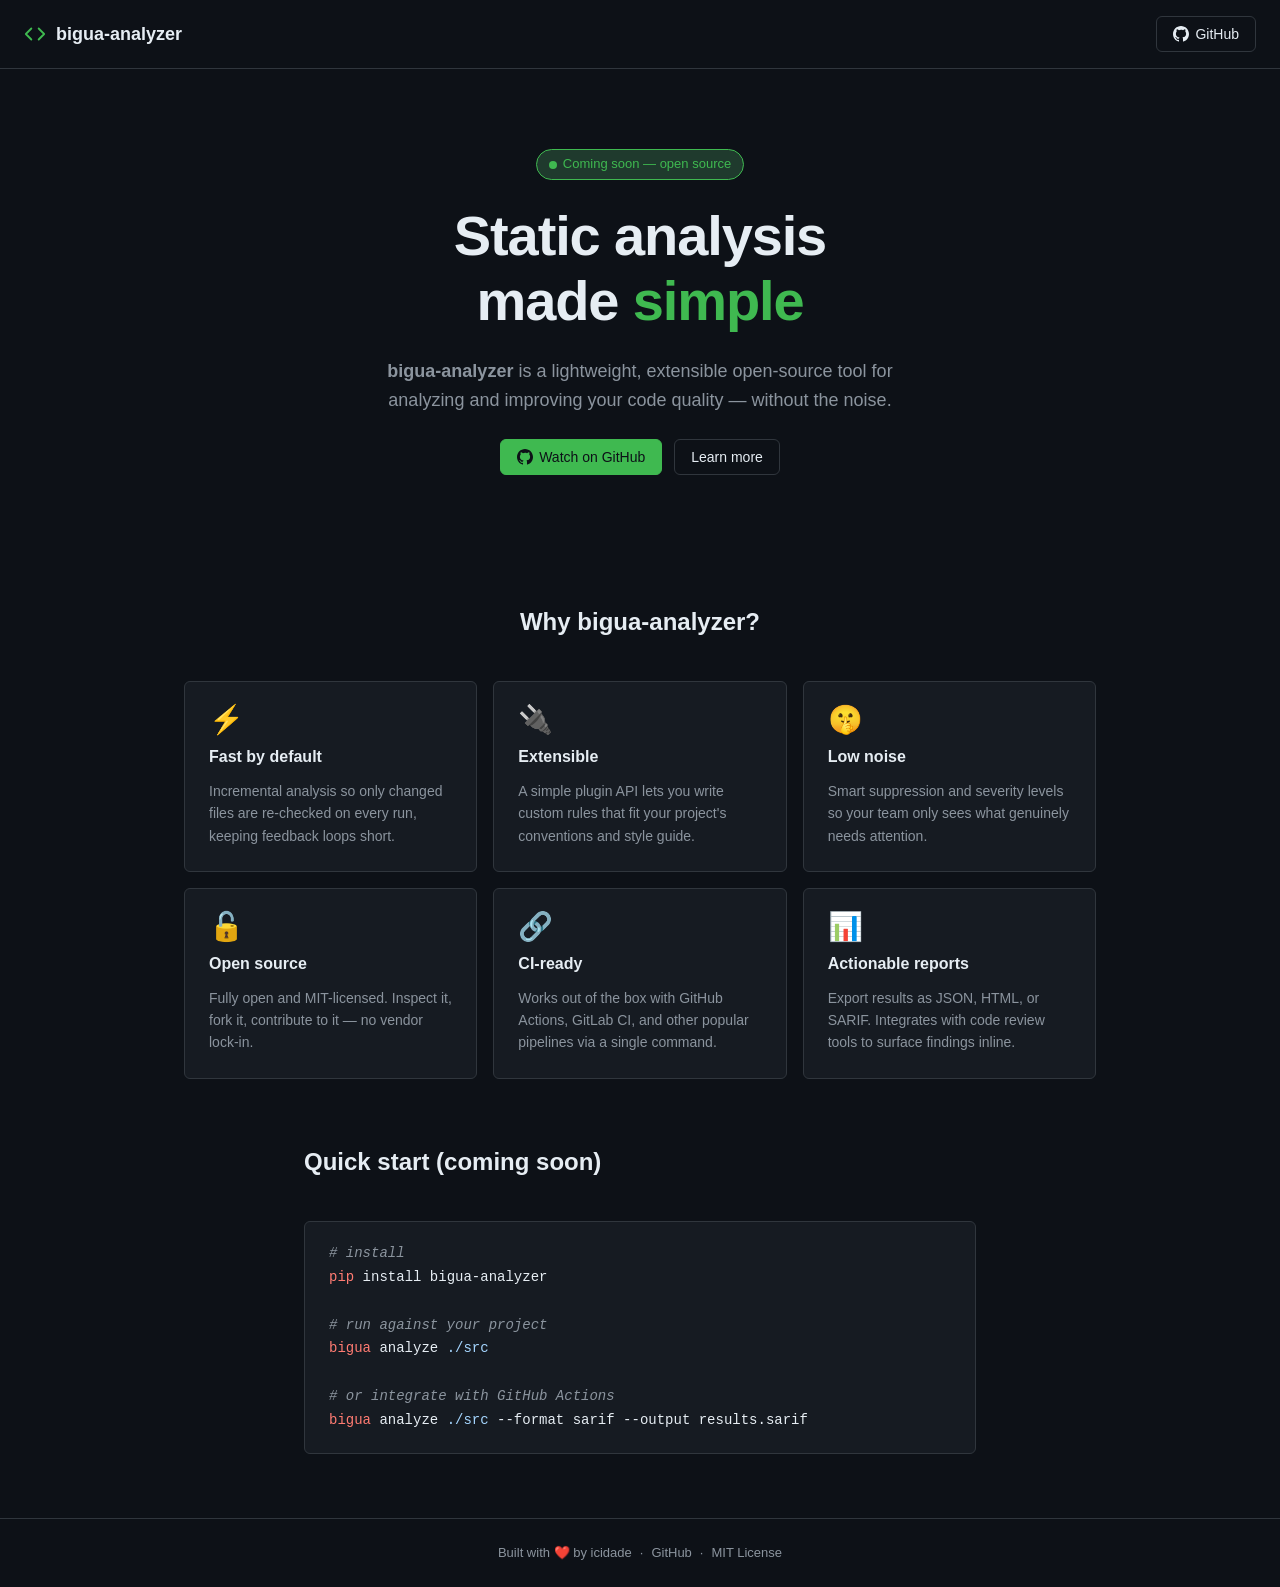
==== index.html @ a63f7995 "Add static landing site for bigua-analyzer Co-authored-by: icidade <13930515+icidade@users.noreply.g" ====
<!DOCTYPE html>
<html lang="en">
<head>
  <meta charset="UTF-8" />
  <meta name="viewport" content="width=device-width, initial-scale=1.0" />
  <meta name="description" content="bigua-analyzer — a powerful open-source static analysis tool. Coming soon." />
  <title>bigua-analyzer</title>
  <link rel="stylesheet" href="style.css" />
  <link rel="icon" href="data:image/svg+xml,<svg xmlns='http://www.w3.org/2000/svg' viewBox='0 0 100 100'><text y='.9em' font-size='90'>🐦</text></svg>" />
</head>
<body>

  <!-- Header -->
  <header>
    <a class="header-brand" href="/">
      <svg width="22" height="22" viewBox="0 0 24 24" fill="none" stroke="#3fb950" stroke-width="2" stroke-linecap="round" stroke-linejoin="round" aria-hidden="true">
        <polyline points="16 18 22 12 16 6"></polyline>
        <polyline points="8 6 2 12 8 18"></polyline>
      </svg>
      bigua-analyzer
    </a>
    <nav class="header-nav" aria-label="Main navigation">
      <a class="btn btn-outline" href="https://github.com/icidade/bigua-analyzer" target="_blank" rel="noopener noreferrer">
        <svg width="16" height="16" viewBox="0 0 24 24" fill="currentColor" aria-hidden="true">
          <path d="M12 0C5.37 0 0 5.37 0 12c0 5.3 3.438 9.8 8.205 11.385.6.113.82-.258.82-.577 0-.285-.01-1.04-.015-2.04-3.338.724-4.042-1.61-4.042-1.61-.546-1.387-1.333-1.756-1.333-1.756-1.09-.745.083-.729.083-.729 1.205.084 1.84 1.236 1.84 1.236 1.07 1.835 2.807 1.305 3.492.998.108-.776.418-1.305.76-1.605-2.665-.305-5.467-1.332-5.467-5.93 0-1.31.468-2.38 1.235-3.22-.124-.303-.535-1.524.117-3.176 0 0 1.008-.322 3.3 1.23A11.51 11.51 0 0 1 12 5.803c1.02.005 2.047.138 3.006.404 2.29-1.552 3.297-1.23 3.297-1.23.653 1.653.242 2.874.12 3.176.77.84 1.232 1.91 1.232 3.22 0 4.61-2.807 5.624-5.48 5.921.43.372.823 1.102.823 2.222 0 1.606-.015 2.896-.015 3.286 0 .32.216.694.825.576C20.565 21.796 24 17.298 24 12c0-6.63-5.37-12-12-12z"/>
        </svg>
        GitHub
      </a>
    </nav>
  </header>

  <!-- Hero -->
  <main>
    <section class="hero" aria-labelledby="hero-heading">
      <span class="badge">
        <span class="badge-dot" aria-hidden="true"></span>
        Coming soon — open source
      </span>

      <h1 class="hero-title" id="hero-heading">
        Static analysis<br />made <span>simple</span>
      </h1>

      <p class="hero-subtitle">
        <strong>bigua-analyzer</strong> is a lightweight, extensible open-source tool
        for analyzing and improving your code quality — without the noise.
      </p>

      <div class="hero-actions">
        <a class="btn btn-primary" href="https://github.com/icidade/bigua-analyzer" target="_blank" rel="noopener noreferrer">
          <svg width="16" height="16" viewBox="0 0 24 24" fill="currentColor" aria-hidden="true">
            <path d="M12 0C5.37 0 0 5.37 0 12c0 5.3 3.438 9.8 8.205 11.385.6.113.82-.258.82-.577 0-.285-.01-1.04-.015-2.04-3.338.724-4.042-1.61-4.042-1.61-.546-1.387-1.333-1.756-1.333-1.756-1.09-.745.083-.729.083-.729 1.205.084 1.84 1.236 1.84 1.236 1.07 1.835 2.807 1.305 3.492.998.108-.776.418-1.305.76-1.605-2.665-.305-5.467-1.332-5.467-5.93 0-1.31.468-2.38 1.235-3.22-.124-.303-.535-1.524.117-3.176 0 0 1.008-.322 3.3 1.23A11.51 11.51 0 0 1 12 5.803c1.02.005 2.047.138 3.006.404 2.29-1.552 3.297-1.23 3.297-1.23.653 1.653.242 2.874.12 3.176.77.84 1.232 1.91 1.232 3.22 0 4.61-2.807 5.624-5.48 5.921.43.372.823 1.102.823 2.222 0 1.606-.015 2.896-.015 3.286 0 .32.216.694.825.576C20.565 21.796 24 17.298 24 12c0-6.63-5.37-12-12-12z"/>
          </svg>
          Watch on GitHub
        </a>
        <a class="btn btn-outline" href="#features">
          Learn more
        </a>
      </div>
    </section>

    <!-- Features -->
    <section class="features" id="features" aria-labelledby="features-heading">
      <h2 class="section-title" id="features-heading">Why bigua-analyzer?</h2>
      <div class="features-grid">
        <div class="feature-card">
          <span class="feature-icon" aria-hidden="true">⚡</span>
          <h3 class="feature-title">Fast by default</h3>
          <p class="feature-desc">Incremental analysis so only changed files are re-checked on every run, keeping feedback loops short.</p>
        </div>
        <div class="feature-card">
          <span class="feature-icon" aria-hidden="true">🔌</span>
          <h3 class="feature-title">Extensible</h3>
          <p class="feature-desc">A simple plugin API lets you write custom rules that fit your project's conventions and style guide.</p>
        </div>
        <div class="feature-card">
          <span class="feature-icon" aria-hidden="true">🤫</span>
          <h3 class="feature-title">Low noise</h3>
          <p class="feature-desc">Smart suppression and severity levels so your team only sees what genuinely needs attention.</p>
        </div>
        <div class="feature-card">
          <span class="feature-icon" aria-hidden="true">🔓</span>
          <h3 class="feature-title">Open source</h3>
          <p class="feature-desc">Fully open and MIT-licensed. Inspect it, fork it, contribute to it — no vendor lock-in.</p>
        </div>
        <div class="feature-card">
          <span class="feature-icon" aria-hidden="true">🔗</span>
          <h3 class="feature-title">CI-ready</h3>
          <p class="feature-desc">Works out of the box with GitHub Actions, GitLab CI, and other popular pipelines via a single command.</p>
        </div>
        <div class="feature-card">
          <span class="feature-icon" aria-hidden="true">📊</span>
          <h3 class="feature-title">Actionable reports</h3>
          <p class="feature-desc">Export results as JSON, HTML, or SARIF. Integrates with code review tools to surface findings inline.</p>
        </div>
      </div>
    </section>

    <!-- Quick-start snippet -->
    <section class="snippet-section" aria-labelledby="quickstart-heading">
      <h2 class="section-title" id="quickstart-heading">Quick start (coming soon)</h2>
      <div class="code-block">
        <pre aria-label="Installation and usage example"><span class="token-comment"># install</span>
<span class="token-keyword">pip</span> install bigua-analyzer

<span class="token-comment"># run against your project</span>
<span class="token-keyword">bigua</span> analyze <span class="token-string">./src</span>

<span class="token-comment"># or integrate with GitHub Actions</span>
<span class="token-keyword">bigua</span> analyze <span class="token-string">./src</span> --format sarif --output results.sarif</pre>
      </div>
    </section>
  </main>

  <!-- Footer -->
  <footer>
    <span>Built with ❤️ by <a href="https://github.com/icidade" target="_blank" rel="noopener noreferrer">icidade</a></span>
    <span aria-hidden="true">·</span>
    <span><a href="https://github.com/icidade/bigua-analyzer" target="_blank" rel="noopener noreferrer">GitHub</a></span>
    <span aria-hidden="true">·</span>
    <span>MIT License</span>
  </footer>

</body>
</html>
---- style.css ----
:root {
  --color-bg: #0d1117;
  --color-surface: #161b22;
  --color-border: #30363d;
  --color-text: #e6edf3;
  --color-muted: #8b949e;
  --color-accent: #3fb950;
  --color-accent-hover: #56d364;
  --color-link: #58a6ff;
  --color-badge-bg: #1f3a2d;
  --color-badge-text: #3fb950;
  --font-sans: -apple-system, BlinkMacSystemFont, "Segoe UI", Helvetica, Arial, sans-serif;
  --font-mono: "SFMono-Regular", Consolas, "Liberation Mono", Menlo, monospace;
  --radius: 6px;
}

*,
*::before,
*::after {
  box-sizing: border-box;
  margin: 0;
  padding: 0;
}

html {
  scroll-behavior: smooth;
}

body {
  background-color: var(--color-bg);
  color: var(--color-text);
  font-family: var(--font-sans);
  font-size: 16px;
  line-height: 1.6;
  min-height: 100vh;
  display: flex;
  flex-direction: column;
}

a {
  color: var(--color-link);
  text-decoration: none;
}

a:hover {
  text-decoration: underline;
}

/* ─── Header ─── */

header {
  border-bottom: 1px solid var(--color-border);
  padding: 16px 24px;
  display: flex;
  align-items: center;
  justify-content: space-between;
  gap: 16px;
}

.header-brand {
  display: flex;
  align-items: center;
  gap: 10px;
  font-weight: 600;
  font-size: 18px;
  color: var(--color-text);
  text-decoration: none;
}

.header-brand svg {
  flex-shrink: 0;
}

.header-nav {
  display: flex;
  align-items: center;
  gap: 8px;
}

.btn {
  display: inline-flex;
  align-items: center;
  gap: 6px;
  padding: 6px 16px;
  border-radius: var(--radius);
  font-size: 14px;
  font-weight: 500;
  cursor: pointer;
  border: 1px solid transparent;
  transition: background 0.15s, border-color 0.15s, color 0.15s;
  text-decoration: none;
}

.btn-outline {
  border-color: var(--color-border);
  background: transparent;
  color: var(--color-text);
}

.btn-outline:hover {
  background: var(--color-surface);
  text-decoration: none;
}

.btn-primary {
  background: var(--color-accent);
  color: #0d1117;
  border-color: var(--color-accent);
}

.btn-primary:hover {
  background: var(--color-accent-hover);
  border-color: var(--color-accent-hover);
  text-decoration: none;
}

/* ─── Hero ─── */

.hero {
  flex: 1;
  display: flex;
  flex-direction: column;
  align-items: center;
  justify-content: center;
  text-align: center;
  padding: 80px 24px 64px;
  gap: 24px;
}

.badge {
  display: inline-flex;
  align-items: center;
  gap: 6px;
  background: var(--color-badge-bg);
  color: var(--color-badge-text);
  border: 1px solid var(--color-accent);
  border-radius: 20px;
  padding: 4px 12px;
  font-size: 13px;
  font-weight: 500;
}

.badge-dot {
  width: 8px;
  height: 8px;
  border-radius: 50%;
  background: var(--color-accent);
  animation: pulse 2s infinite;
}

@keyframes pulse {
  0%, 100% { opacity: 1; }
  50%       { opacity: 0.4; }
}

.hero-title {
  font-size: clamp(2rem, 5vw, 3.5rem);
  font-weight: 700;
  letter-spacing: -0.02em;
  line-height: 1.15;
}

.hero-title span {
  color: var(--color-accent);
}

.hero-subtitle {
  max-width: 560px;
  font-size: 18px;
  color: var(--color-muted);
}

.hero-actions {
  display: flex;
  flex-wrap: wrap;
  gap: 12px;
  justify-content: center;
}

/* ─── Features ─── */

.features {
  padding: 64px 24px;
  max-width: 960px;
  margin: 0 auto;
  width: 100%;
}

.section-title {
  text-align: center;
  font-size: 24px;
  font-weight: 600;
  margin-bottom: 40px;
}

.features-grid {
  display: grid;
  grid-template-columns: repeat(auto-fit, minmax(260px, 1fr));
  gap: 16px;
}

.feature-card {
  background: var(--color-surface);
  border: 1px solid var(--color-border);
  border-radius: var(--radius);
  padding: 24px;
  display: flex;
  flex-direction: column;
  gap: 10px;
}

.feature-icon {
  font-size: 28px;
  line-height: 1;
}

.feature-title {
  font-size: 16px;
  font-weight: 600;
}

.feature-desc {
  font-size: 14px;
  color: var(--color-muted);
}

/* ─── Code snippet ─── */

.snippet-section {
  padding: 0 24px 64px;
  max-width: 720px;
  margin: 0 auto;
  width: 100%;
}

.snippet-section .section-title {
  text-align: left;
}

.code-block {
  background: var(--color-surface);
  border: 1px solid var(--color-border);
  border-radius: var(--radius);
  overflow-x: auto;
  padding: 20px 24px;
}

.code-block pre {
  font-family: var(--font-mono);
  font-size: 14px;
  line-height: 1.7;
  color: var(--color-text);
}

.token-keyword  { color: #ff7b72; }
.token-string   { color: #a5d6ff; }
.token-comment  { color: var(--color-muted); font-style: italic; }
.token-fn       { color: #d2a8ff; }
.token-number   { color: #79c0ff; }

/* ─── Footer ─── */

footer {
  border-top: 1px solid var(--color-border);
  padding: 24px;
  text-align: center;
  font-size: 13px;
  color: var(--color-muted);
  display: flex;
  flex-wrap: wrap;
  gap: 8px;
  align-items: center;
  justify-content: center;
}

footer a {
  color: var(--color-muted);
}

footer a:hover {
  color: var(--color-text);
}

/* ─── Responsive ─── */

@media (max-width: 600px) {
  header {
    padding: 12px 16px;
  }

  .hero {
    padding: 56px 16px 48px;
  }

  .hero-subtitle {
    font-size: 16px;
  }
}
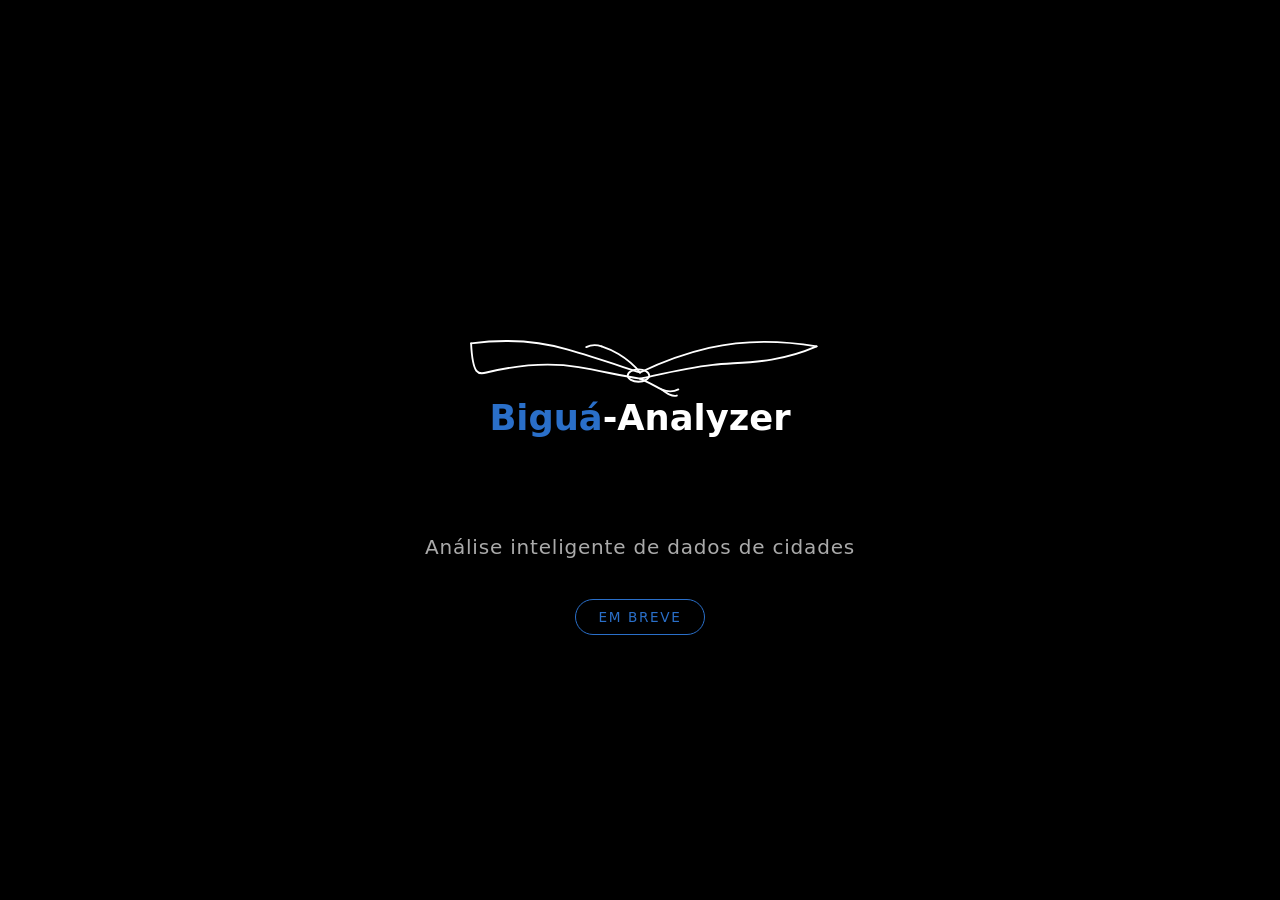
==== commit 15f509fa: "Create temporary home page with inline SVG logo and coming-soon layout Co-authored-by: icidade <1393" ====
--- a/index.html
+++ b/index.html
@@ -1,125 +1,104 @@
 <!DOCTYPE html>
-<html lang="en">
+<html lang="pt-BR">
 <head>
   <meta charset="UTF-8" />
   <meta name="viewport" content="width=device-width, initial-scale=1.0" />
-  <meta name="description" content="bigua-analyzer — a powerful open-source static analysis tool. Coming soon." />
-  <title>bigua-analyzer</title>
-  <link rel="stylesheet" href="style.css" />
-  <link rel="icon" href="data:image/svg+xml,<svg xmlns='http://www.w3.org/2000/svg' viewBox='0 0 100 100'><text y='.9em' font-size='90'>🐦</text></svg>" />
+  <title>Biguá-Analyzer</title>
+  <style>
+    *, *::before, *::after {
+      box-sizing: border-box;
+      margin: 0;
+      padding: 0;
+    }
+
+    html, body {
+      height: 100%;
+    }
+
+    body {
+      background-color: #000;
+      color: #fff;
+      font-family: 'Segoe UI', system-ui, -apple-system, sans-serif;
+      display: flex;
+      flex-direction: column;
+      align-items: center;
+      justify-content: center;
+      min-height: 100vh;
+      text-align: center;
+      padding: 2rem;
+    }
+
+    .logo-wrapper {
+      animation: fadeIn 1.2s ease both;
+    }
+
+    .logo-img {
+      max-width: min(560px, 85vw);
+      width: 100%;
+      height: auto;
+      display: block;
+      margin: 0 auto;
+    }
+
+    .tagline {
+      margin-top: 2.5rem;
+      font-size: clamp(1rem, 2.5vw, 1.25rem);
+      color: #aaa;
+      letter-spacing: 0.04em;
+      animation: fadeIn 1.8s ease both;
+    }
+
+    .badge {
+      display: inline-block;
+      margin-top: 2.5rem;
+      padding: 0.55rem 1.4rem;
+      border: 1px solid #2a6fc9;
+      border-radius: 999px;
+      color: #2a6fc9;
+      font-size: 0.85rem;
+      letter-spacing: 0.12em;
+      text-transform: uppercase;
+      animation: fadeIn 2.2s ease both;
+    }
+
+    @keyframes fadeIn {
+      from { opacity: 0; transform: translateY(18px); }
+      to   { opacity: 1; transform: translateY(0); }
+    }
+  </style>
 </head>
 <body>
-
-  <!-- Header -->
-  <header>
-    <a class="header-brand" href="/">
-      <svg width="22" height="22" viewBox="0 0 24 24" fill="none" stroke="#3fb950" stroke-width="2" stroke-linecap="round" stroke-linejoin="round" aria-hidden="true">
-        <polyline points="16 18 22 12 16 6"></polyline>
-        <polyline points="8 6 2 12 8 18"></polyline>
-      </svg>
-      bigua-analyzer
-    </a>
-    <nav class="header-nav" aria-label="Main navigation">
-      <a class="btn btn-outline" href="https://github.com/icidade/bigua-analyzer" target="_blank" rel="noopener noreferrer">
-        <svg width="16" height="16" viewBox="0 0 24 24" fill="currentColor" aria-hidden="true">
-          <path d="M12 0C5.37 0 0 5.37 0 12c0 5.3 3.438 9.8 8.205 11.385.6.113.82-.258.82-.577 0-.285-.01-1.04-.015-2.04-3.338.724-4.042-1.61-4.042-1.61-.546-1.387-1.333-1.756-1.333-1.756-1.09-.745.083-.729.083-.729 1.205.084 1.84 1.236 1.84 1.236 1.07 1.835 2.807 1.305 3.492.998.108-.776.418-1.305.76-1.605-2.665-.305-5.467-1.332-5.467-5.93 0-1.31.468-2.38 1.235-3.22-.124-.303-.535-1.524.117-3.176 0 0 1.008-.322 3.3 1.23A11.51 11.51 0 0 1 12 5.803c1.02.005 2.047.138 3.006.404 2.29-1.552 3.297-1.23 3.297-1.23.653 1.653.242 2.874.12 3.176.77.84 1.232 1.91 1.232 3.22 0 4.61-2.807 5.624-5.48 5.921.43.372.823 1.102.823 2.222 0 1.606-.015 2.896-.015 3.286 0 .32.216.694.825.576C20.565 21.796 24 17.298 24 12c0-6.63-5.37-12-12-12z"/>
-        </svg>
-        GitHub
-      </a>
-    </nav>
-  </header>
-
-  <!-- Hero -->
-  <main>
-    <section class="hero" aria-labelledby="hero-heading">
-      <span class="badge">
-        <span class="badge-dot" aria-hidden="true"></span>
-        Coming soon — open source
-      </span>
-
-      <h1 class="hero-title" id="hero-heading">
-        Static analysis<br />made <span>simple</span>
-      </h1>
-
-      <p class="hero-subtitle">
-        <strong>bigua-analyzer</strong> is a lightweight, extensible open-source tool
-        for analyzing and improving your code quality — without the noise.
-      </p>
-
-      <div class="hero-actions">
-        <a class="btn btn-primary" href="https://github.com/icidade/bigua-analyzer" target="_blank" rel="noopener noreferrer">
-          <svg width="16" height="16" viewBox="0 0 24 24" fill="currentColor" aria-hidden="true">
-            <path d="M12 0C5.37 0 0 5.37 0 12c0 5.3 3.438 9.8 8.205 11.385.6.113.82-.258.82-.577 0-.285-.01-1.04-.015-2.04-3.338.724-4.042-1.61-4.042-1.61-.546-1.387-1.333-1.756-1.333-1.756-1.09-.745.083-.729.083-.729 1.205.084 1.84 1.236 1.84 1.236 1.07 1.835 2.807 1.305 3.492.998.108-.776.418-1.305.76-1.605-2.665-.305-5.467-1.332-5.467-5.93 0-1.31.468-2.38 1.235-3.22-.124-.303-.535-1.524.117-3.176 0 0 1.008-.322 3.3 1.23A11.51 11.51 0 0 1 12 5.803c1.02.005 2.047.138 3.006.404 2.29-1.552 3.297-1.23 3.297-1.23.653 1.653.242 2.874.12 3.176.77.84 1.232 1.91 1.232 3.22 0 4.61-2.807 5.624-5.48 5.921.43.372.823 1.102.823 2.222 0 1.606-.015 2.896-.015 3.286 0 .32.216.694.825.576C20.565 21.796 24 17.298 24 12c0-6.63-5.37-12-12-12z"/>
-          </svg>
-          Watch on GitHub
-        </a>
-        <a class="btn btn-outline" href="#features">
-          Learn more
-        </a>
-      </div>
-    </section>
-
-    <!-- Features -->
-    <section class="features" id="features" aria-labelledby="features-heading">
-      <h2 class="section-title" id="features-heading">Why bigua-analyzer?</h2>
-      <div class="features-grid">
-        <div class="feature-card">
-          <span class="feature-icon" aria-hidden="true">⚡</span>
-          <h3 class="feature-title">Fast by default</h3>
-          <p class="feature-desc">Incremental analysis so only changed files are re-checked on every run, keeping feedback loops short.</p>
-        </div>
-        <div class="feature-card">
-          <span class="feature-icon" aria-hidden="true">🔌</span>
-          <h3 class="feature-title">Extensible</h3>
-          <p class="feature-desc">A simple plugin API lets you write custom rules that fit your project's conventions and style guide.</p>
-        </div>
-        <div class="feature-card">
-          <span class="feature-icon" aria-hidden="true">🤫</span>
-          <h3 class="feature-title">Low noise</h3>
-          <p class="feature-desc">Smart suppression and severity levels so your team only sees what genuinely needs attention.</p>
-        </div>
-        <div class="feature-card">
-          <span class="feature-icon" aria-hidden="true">🔓</span>
-          <h3 class="feature-title">Open source</h3>
-          <p class="feature-desc">Fully open and MIT-licensed. Inspect it, fork it, contribute to it — no vendor lock-in.</p>
-        </div>
-        <div class="feature-card">
-          <span class="feature-icon" aria-hidden="true">🔗</span>
-          <h3 class="feature-title">CI-ready</h3>
-          <p class="feature-desc">Works out of the box with GitHub Actions, GitLab CI, and other popular pipelines via a single command.</p>
-        </div>
-        <div class="feature-card">
-          <span class="feature-icon" aria-hidden="true">📊</span>
-          <h3 class="feature-title">Actionable reports</h3>
-          <p class="feature-desc">Export results as JSON, HTML, or SARIF. Integrates with code review tools to surface findings inline.</p>
-        </div>
-      </div>
-    </section>
-
-    <!-- Quick-start snippet -->
-    <section class="snippet-section" aria-labelledby="quickstart-heading">
-      <h2 class="section-title" id="quickstart-heading">Quick start (coming soon)</h2>
-      <div class="code-block">
-        <pre aria-label="Installation and usage example"><span class="token-comment"># install</span>
-<span class="token-keyword">pip</span> install bigua-analyzer
-
-<span class="token-comment"># run against your project</span>
-<span class="token-keyword">bigua</span> analyze <span class="token-string">./src</span>
-
-<span class="token-comment"># or integrate with GitHub Actions</span>
-<span class="token-keyword">bigua</span> analyze <span class="token-string">./src</span> --format sarif --output results.sarif</pre>
-      </div>
-    </section>
-  </main>
-
-  <!-- Footer -->
-  <footer>
-    <span>Built with ❤️ by <a href="https://github.com/icidade" target="_blank" rel="noopener noreferrer">icidade</a></span>
-    <span aria-hidden="true">·</span>
-    <span><a href="https://github.com/icidade/bigua-analyzer" target="_blank" rel="noopener noreferrer">GitHub</a></span>
-    <span aria-hidden="true">·</span>
-    <span>MIT License</span>
-  </footer>
-
+  <div class="logo-wrapper">
+    <!-- Biguá-Analyzer logo — inline SVG so it works without external requests -->
+    <svg class="logo-img" viewBox="0 0 560 300" xmlns="http://www.w3.org/2000/svg" role="img" aria-labelledby="logo-title">
+      <title id="logo-title">Biguá-Analyzer — cormorant bird in flight with the project wordmark</title>
+      <!-- Bird sketch: cormorant in soaring flight (white outline, sketch style) -->
+      <g fill="none" stroke="#fff" stroke-width="2.4" stroke-linecap="round" stroke-linejoin="round">
+        <!-- Left wing top edge — long sweeping line from body to tip -->
+        <path d="M280,140 C255,132 220,120 185,110 C155,101 115,95 60,102"/>
+        <!-- Left wing bottom/trailing edge -->
+        <path d="M280,148 C258,145 230,138 200,133 C170,128 130,128 80,140 C70,143 62,144 60,102"/>
+        <!-- Right wing top edge -->
+        <path d="M280,140 C305,128 335,116 370,108 C405,100 450,96 510,106"/>
+        <!-- Right wing bottom/trailing edge -->
+        <path d="M280,148 C308,142 340,134 375,130 C410,126 455,130 510,106"/>
+        <!-- Neck and head going left and slightly up -->
+        <path d="M280,140 C272,130 262,122 252,116 C244,111 236,108 230,106"/>
+        <!-- Beak tip -->
+        <path d="M230,106 C224,104 216,104 210,107"/>
+        <!-- Tail feathers to the right -->
+        <path d="M280,148 C290,152 300,158 308,162 C315,165 322,166 330,162"/>
+        <path d="M308,162 C316,168 322,172 328,170"/>
+        <!-- Body fill hint — small oval stroke -->
+        <ellipse cx="278" cy="144" rx="14" ry="8"/>
+      </g>
+      <!-- Wordmark -->
+      <text x="280" y="215" text-anchor="middle" font-family="'Segoe UI',system-ui,sans-serif" font-size="46" font-weight="700">
+        <tspan fill="#2a6fc9">Biguá</tspan><tspan fill="#ffffff">-Analyzer</tspan>
+      </text>
+    </svg>
+    <p class="tagline">Análise inteligente de dados de cidades</p>
+    <span class="badge">Em breve</span>
+  </div>
 </body>
 </html>
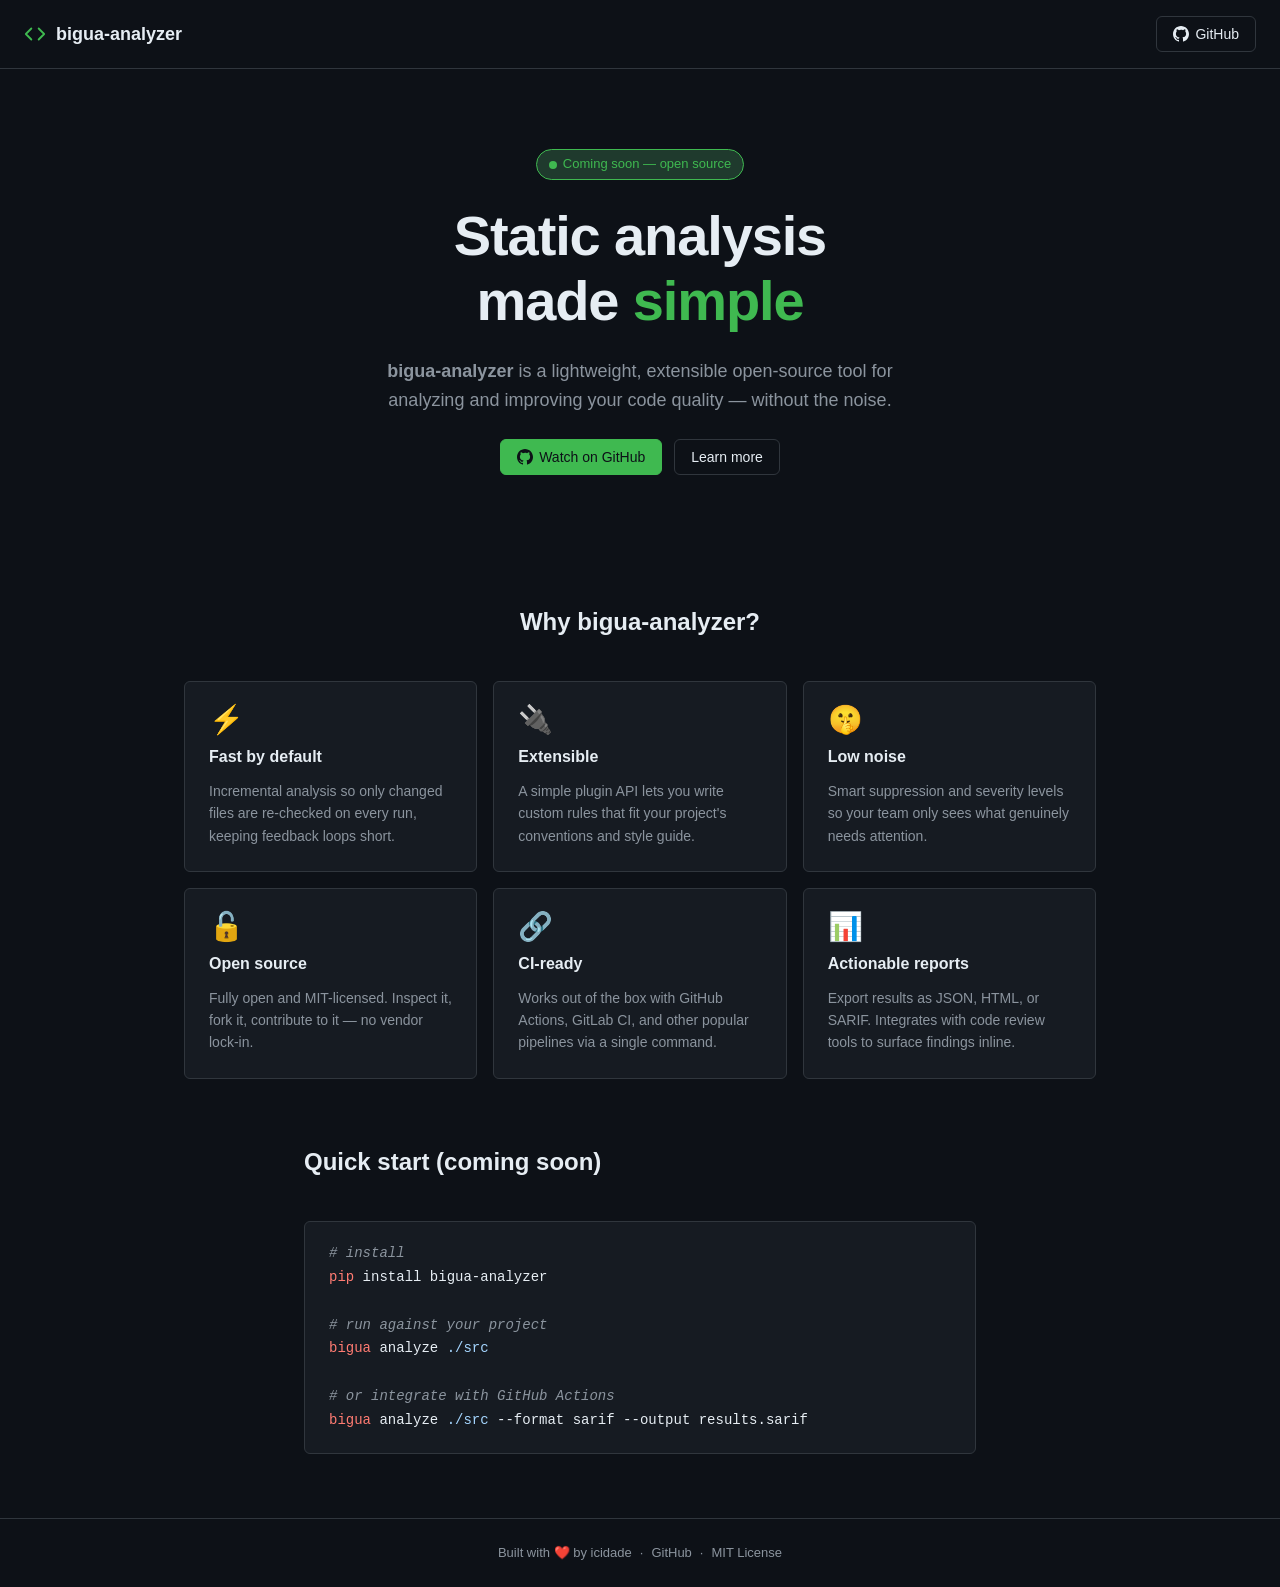
==== commit 777c0a3f: "Merge pull request #1 from icidade/copilot/create-static-site-repo Add static landing site for bigua" ====
--- a/index.html
+++ b/index.html
@@ -1,104 +1,125 @@
 <!DOCTYPE html>
-<html lang="pt-BR">
+<html lang="en">
 <head>
   <meta charset="UTF-8" />
   <meta name="viewport" content="width=device-width, initial-scale=1.0" />
-  <title>Biguá-Analyzer</title>
-  <style>
-    *, *::before, *::after {
-      box-sizing: border-box;
-      margin: 0;
-      padding: 0;
-    }
-
-    html, body {
-      height: 100%;
-    }
-
-    body {
-      background-color: #000;
-      color: #fff;
-      font-family: 'Segoe UI', system-ui, -apple-system, sans-serif;
-      display: flex;
-      flex-direction: column;
-      align-items: center;
-      justify-content: center;
-      min-height: 100vh;
-      text-align: center;
-      padding: 2rem;
-    }
-
-    .logo-wrapper {
-      animation: fadeIn 1.2s ease both;
-    }
-
-    .logo-img {
-      max-width: min(560px, 85vw);
-      width: 100%;
-      height: auto;
-      display: block;
-      margin: 0 auto;
-    }
-
-    .tagline {
-      margin-top: 2.5rem;
-      font-size: clamp(1rem, 2.5vw, 1.25rem);
-      color: #aaa;
-      letter-spacing: 0.04em;
-      animation: fadeIn 1.8s ease both;
-    }
-
-    .badge {
-      display: inline-block;
-      margin-top: 2.5rem;
-      padding: 0.55rem 1.4rem;
-      border: 1px solid #2a6fc9;
-      border-radius: 999px;
-      color: #2a6fc9;
-      font-size: 0.85rem;
-      letter-spacing: 0.12em;
-      text-transform: uppercase;
-      animation: fadeIn 2.2s ease both;
-    }
-
-    @keyframes fadeIn {
-      from { opacity: 0; transform: translateY(18px); }
-      to   { opacity: 1; transform: translateY(0); }
-    }
-  </style>
+  <meta name="description" content="bigua-analyzer — a powerful open-source static analysis tool. Coming soon." />
+  <title>bigua-analyzer</title>
+  <link rel="stylesheet" href="style.css" />
+  <link rel="icon" href="data:image/svg+xml,<svg xmlns='http://www.w3.org/2000/svg' viewBox='0 0 100 100'><text y='.9em' font-size='90'>🐦</text></svg>" />
 </head>
 <body>
-  <div class="logo-wrapper">
-    <!-- Biguá-Analyzer logo — inline SVG so it works without external requests -->
-    <svg class="logo-img" viewBox="0 0 560 300" xmlns="http://www.w3.org/2000/svg" role="img" aria-labelledby="logo-title">
-      <title id="logo-title">Biguá-Analyzer — cormorant bird in flight with the project wordmark</title>
-      <!-- Bird sketch: cormorant in soaring flight (white outline, sketch style) -->
-      <g fill="none" stroke="#fff" stroke-width="2.4" stroke-linecap="round" stroke-linejoin="round">
-        <!-- Left wing top edge — long sweeping line from body to tip -->
-        <path d="M280,140 C255,132 220,120 185,110 C155,101 115,95 60,102"/>
-        <!-- Left wing bottom/trailing edge -->
-        <path d="M280,148 C258,145 230,138 200,133 C170,128 130,128 80,140 C70,143 62,144 60,102"/>
-        <!-- Right wing top edge -->
-        <path d="M280,140 C305,128 335,116 370,108 C405,100 450,96 510,106"/>
-        <!-- Right wing bottom/trailing edge -->
-        <path d="M280,148 C308,142 340,134 375,130 C410,126 455,130 510,106"/>
-        <!-- Neck and head going left and slightly up -->
-        <path d="M280,140 C272,130 262,122 252,116 C244,111 236,108 230,106"/>
-        <!-- Beak tip -->
-        <path d="M230,106 C224,104 216,104 210,107"/>
-        <!-- Tail feathers to the right -->
-        <path d="M280,148 C290,152 300,158 308,162 C315,165 322,166 330,162"/>
-        <path d="M308,162 C316,168 322,172 328,170"/>
-        <!-- Body fill hint — small oval stroke -->
-        <ellipse cx="278" cy="144" rx="14" ry="8"/>
-      </g>
-      <!-- Wordmark -->
-      <text x="280" y="215" text-anchor="middle" font-family="'Segoe UI',system-ui,sans-serif" font-size="46" font-weight="700">
-        <tspan fill="#2a6fc9">Biguá</tspan><tspan fill="#ffffff">-Analyzer</tspan>
-      </text>
-    </svg>
-    <p class="tagline">Análise inteligente de dados de cidades</p>
-    <span class="badge">Em breve</span>
-  </div>
+
+  <!-- Header -->
+  <header>
+    <a class="header-brand" href="/">
+      <svg width="22" height="22" viewBox="0 0 24 24" fill="none" stroke="#3fb950" stroke-width="2" stroke-linecap="round" stroke-linejoin="round" aria-hidden="true">
+        <polyline points="16 18 22 12 16 6"></polyline>
+        <polyline points="8 6 2 12 8 18"></polyline>
+      </svg>
+      bigua-analyzer
+    </a>
+    <nav class="header-nav" aria-label="Main navigation">
+      <a class="btn btn-outline" href="https://github.com/icidade/bigua-analyzer" target="_blank" rel="noopener noreferrer">
+        <svg width="16" height="16" viewBox="0 0 24 24" fill="currentColor" aria-hidden="true">
+          <path d="M12 0C5.37 0 0 5.37 0 12c0 5.3 3.438 9.8 8.205 11.385.6.113.82-.258.82-.577 0-.285-.01-1.04-.015-2.04-3.338.724-4.042-1.61-4.042-1.61-.546-1.387-1.333-1.756-1.333-1.756-1.09-.745.083-.729.083-.729 1.205.084 1.84 1.236 1.84 1.236 1.07 1.835 2.807 1.305 3.492.998.108-.776.418-1.305.76-1.605-2.665-.305-5.467-1.332-5.467-5.93 0-1.31.468-2.38 1.235-3.22-.124-.303-.535-1.524.117-3.176 0 0 1.008-.322 3.3 1.23A11.51 11.51 0 0 1 12 5.803c1.02.005 2.047.138 3.006.404 2.29-1.552 3.297-1.23 3.297-1.23.653 1.653.242 2.874.12 3.176.77.84 1.232 1.91 1.232 3.22 0 4.61-2.807 5.624-5.48 5.921.43.372.823 1.102.823 2.222 0 1.606-.015 2.896-.015 3.286 0 .32.216.694.825.576C20.565 21.796 24 17.298 24 12c0-6.63-5.37-12-12-12z"/>
+        </svg>
+        GitHub
+      </a>
+    </nav>
+  </header>
+
+  <!-- Hero -->
+  <main>
+    <section class="hero" aria-labelledby="hero-heading">
+      <span class="badge">
+        <span class="badge-dot" aria-hidden="true"></span>
+        Coming soon — open source
+      </span>
+
+      <h1 class="hero-title" id="hero-heading">
+        Static analysis<br />made <span>simple</span>
+      </h1>
+
+      <p class="hero-subtitle">
+        <strong>bigua-analyzer</strong> is a lightweight, extensible open-source tool
+        for analyzing and improving your code quality — without the noise.
+      </p>
+
+      <div class="hero-actions">
+        <a class="btn btn-primary" href="https://github.com/icidade/bigua-analyzer" target="_blank" rel="noopener noreferrer">
+          <svg width="16" height="16" viewBox="0 0 24 24" fill="currentColor" aria-hidden="true">
+            <path d="M12 0C5.37 0 0 5.37 0 12c0 5.3 3.438 9.8 8.205 11.385.6.113.82-.258.82-.577 0-.285-.01-1.04-.015-2.04-3.338.724-4.042-1.61-4.042-1.61-.546-1.387-1.333-1.756-1.333-1.756-1.09-.745.083-.729.083-.729 1.205.084 1.84 1.236 1.84 1.236 1.07 1.835 2.807 1.305 3.492.998.108-.776.418-1.305.76-1.605-2.665-.305-5.467-1.332-5.467-5.93 0-1.31.468-2.38 1.235-3.22-.124-.303-.535-1.524.117-3.176 0 0 1.008-.322 3.3 1.23A11.51 11.51 0 0 1 12 5.803c1.02.005 2.047.138 3.006.404 2.29-1.552 3.297-1.23 3.297-1.23.653 1.653.242 2.874.12 3.176.77.84 1.232 1.91 1.232 3.22 0 4.61-2.807 5.624-5.48 5.921.43.372.823 1.102.823 2.222 0 1.606-.015 2.896-.015 3.286 0 .32.216.694.825.576C20.565 21.796 24 17.298 24 12c0-6.63-5.37-12-12-12z"/>
+          </svg>
+          Watch on GitHub
+        </a>
+        <a class="btn btn-outline" href="#features">
+          Learn more
+        </a>
+      </div>
+    </section>
+
+    <!-- Features -->
+    <section class="features" id="features" aria-labelledby="features-heading">
+      <h2 class="section-title" id="features-heading">Why bigua-analyzer?</h2>
+      <div class="features-grid">
+        <div class="feature-card">
+          <span class="feature-icon" aria-hidden="true">⚡</span>
+          <h3 class="feature-title">Fast by default</h3>
+          <p class="feature-desc">Incremental analysis so only changed files are re-checked on every run, keeping feedback loops short.</p>
+        </div>
+        <div class="feature-card">
+          <span class="feature-icon" aria-hidden="true">🔌</span>
+          <h3 class="feature-title">Extensible</h3>
+          <p class="feature-desc">A simple plugin API lets you write custom rules that fit your project's conventions and style guide.</p>
+        </div>
+        <div class="feature-card">
+          <span class="feature-icon" aria-hidden="true">🤫</span>
+          <h3 class="feature-title">Low noise</h3>
+          <p class="feature-desc">Smart suppression and severity levels so your team only sees what genuinely needs attention.</p>
+        </div>
+        <div class="feature-card">
+          <span class="feature-icon" aria-hidden="true">🔓</span>
+          <h3 class="feature-title">Open source</h3>
+          <p class="feature-desc">Fully open and MIT-licensed. Inspect it, fork it, contribute to it — no vendor lock-in.</p>
+        </div>
+        <div class="feature-card">
+          <span class="feature-icon" aria-hidden="true">🔗</span>
+          <h3 class="feature-title">CI-ready</h3>
+          <p class="feature-desc">Works out of the box with GitHub Actions, GitLab CI, and other popular pipelines via a single command.</p>
+        </div>
+        <div class="feature-card">
+          <span class="feature-icon" aria-hidden="true">📊</span>
+          <h3 class="feature-title">Actionable reports</h3>
+          <p class="feature-desc">Export results as JSON, HTML, or SARIF. Integrates with code review tools to surface findings inline.</p>
+        </div>
+      </div>
+    </section>
+
+    <!-- Quick-start snippet -->
+    <section class="snippet-section" aria-labelledby="quickstart-heading">
+      <h2 class="section-title" id="quickstart-heading">Quick start (coming soon)</h2>
+      <div class="code-block">
+        <pre aria-label="Installation and usage example"><span class="token-comment"># install</span>
+<span class="token-keyword">pip</span> install bigua-analyzer
+
+<span class="token-comment"># run against your project</span>
+<span class="token-keyword">bigua</span> analyze <span class="token-string">./src</span>
+
+<span class="token-comment"># or integrate with GitHub Actions</span>
+<span class="token-keyword">bigua</span> analyze <span class="token-string">./src</span> --format sarif --output results.sarif</pre>
+      </div>
+    </section>
+  </main>
+
+  <!-- Footer -->
+  <footer>
+    <span>Built with ❤️ by <a href="https://github.com/icidade" target="_blank" rel="noopener noreferrer">icidade</a></span>
+    <span aria-hidden="true">·</span>
+    <span><a href="https://github.com/icidade/bigua-analyzer" target="_blank" rel="noopener noreferrer">GitHub</a></span>
+    <span aria-hidden="true">·</span>
+    <span>MIT License</span>
+  </footer>
+
 </body>
 </html>
--- a/style.css
+++ b/style.css
@@ -0,0 +1,298 @@
+:root {
+  --color-bg: #0d1117;
+  --color-surface: #161b22;
+  --color-border: #30363d;
+  --color-text: #e6edf3;
+  --color-muted: #8b949e;
+  --color-accent: #3fb950;
+  --color-accent-hover: #56d364;
+  --color-link: #58a6ff;
+  --color-badge-bg: #1f3a2d;
+  --color-badge-text: #3fb950;
+  --font-sans: -apple-system, BlinkMacSystemFont, "Segoe UI", Helvetica, Arial, sans-serif;
+  --font-mono: "SFMono-Regular", Consolas, "Liberation Mono", Menlo, monospace;
+  --radius: 6px;
+}
+
+*,
+*::before,
+*::after {
+  box-sizing: border-box;
+  margin: 0;
+  padding: 0;
+}
+
+html {
+  scroll-behavior: smooth;
+}
+
+body {
+  background-color: var(--color-bg);
+  color: var(--color-text);
+  font-family: var(--font-sans);
+  font-size: 16px;
+  line-height: 1.6;
+  min-height: 100vh;
+  display: flex;
+  flex-direction: column;
+}
+
+a {
+  color: var(--color-link);
+  text-decoration: none;
+}
+
+a:hover {
+  text-decoration: underline;
+}
+
+/* ─── Header ─── */
+
+header {
+  border-bottom: 1px solid var(--color-border);
+  padding: 16px 24px;
+  display: flex;
+  align-items: center;
+  justify-content: space-between;
+  gap: 16px;
+}
+
+.header-brand {
+  display: flex;
+  align-items: center;
+  gap: 10px;
+  font-weight: 600;
+  font-size: 18px;
+  color: var(--color-text);
+  text-decoration: none;
+}
+
+.header-brand svg {
+  flex-shrink: 0;
+}
+
+.header-nav {
+  display: flex;
+  align-items: center;
+  gap: 8px;
+}
+
+.btn {
+  display: inline-flex;
+  align-items: center;
+  gap: 6px;
+  padding: 6px 16px;
+  border-radius: var(--radius);
+  font-size: 14px;
+  font-weight: 500;
+  cursor: pointer;
+  border: 1px solid transparent;
+  transition: background 0.15s, border-color 0.15s, color 0.15s;
+  text-decoration: none;
+}
+
+.btn-outline {
+  border-color: var(--color-border);
+  background: transparent;
+  color: var(--color-text);
+}
+
+.btn-outline:hover {
+  background: var(--color-surface);
+  text-decoration: none;
+}
+
+.btn-primary {
+  background: var(--color-accent);
+  color: #0d1117;
+  border-color: var(--color-accent);
+}
+
+.btn-primary:hover {
+  background: var(--color-accent-hover);
+  border-color: var(--color-accent-hover);
+  text-decoration: none;
+}
+
+/* ─── Hero ─── */
+
+.hero {
+  flex: 1;
+  display: flex;
+  flex-direction: column;
+  align-items: center;
+  justify-content: center;
+  text-align: center;
+  padding: 80px 24px 64px;
+  gap: 24px;
+}
+
+.badge {
+  display: inline-flex;
+  align-items: center;
+  gap: 6px;
+  background: var(--color-badge-bg);
+  color: var(--color-badge-text);
+  border: 1px solid var(--color-accent);
+  border-radius: 20px;
+  padding: 4px 12px;
+  font-size: 13px;
+  font-weight: 500;
+}
+
+.badge-dot {
+  width: 8px;
+  height: 8px;
+  border-radius: 50%;
+  background: var(--color-accent);
+  animation: pulse 2s infinite;
+}
+
+@keyframes pulse {
+  0%, 100% { opacity: 1; }
+  50%       { opacity: 0.4; }
+}
+
+.hero-title {
+  font-size: clamp(2rem, 5vw, 3.5rem);
+  font-weight: 700;
+  letter-spacing: -0.02em;
+  line-height: 1.15;
+}
+
+.hero-title span {
+  color: var(--color-accent);
+}
+
+.hero-subtitle {
+  max-width: 560px;
+  font-size: 18px;
+  color: var(--color-muted);
+}
+
+.hero-actions {
+  display: flex;
+  flex-wrap: wrap;
+  gap: 12px;
+  justify-content: center;
+}
+
+/* ─── Features ─── */
+
+.features {
+  padding: 64px 24px;
+  max-width: 960px;
+  margin: 0 auto;
+  width: 100%;
+}
+
+.section-title {
+  text-align: center;
+  font-size: 24px;
+  font-weight: 600;
+  margin-bottom: 40px;
+}
+
+.features-grid {
+  display: grid;
+  grid-template-columns: repeat(auto-fit, minmax(260px, 1fr));
+  gap: 16px;
+}
+
+.feature-card {
+  background: var(--color-surface);
+  border: 1px solid var(--color-border);
+  border-radius: var(--radius);
+  padding: 24px;
+  display: flex;
+  flex-direction: column;
+  gap: 10px;
+}
+
+.feature-icon {
+  font-size: 28px;
+  line-height: 1;
+}
+
+.feature-title {
+  font-size: 16px;
+  font-weight: 600;
+}
+
+.feature-desc {
+  font-size: 14px;
+  color: var(--color-muted);
+}
+
+/* ─── Code snippet ─── */
+
+.snippet-section {
+  padding: 0 24px 64px;
+  max-width: 720px;
+  margin: 0 auto;
+  width: 100%;
+}
+
+.snippet-section .section-title {
+  text-align: left;
+}
+
+.code-block {
+  background: var(--color-surface);
+  border: 1px solid var(--color-border);
+  border-radius: var(--radius);
+  overflow-x: auto;
+  padding: 20px 24px;
+}
+
+.code-block pre {
+  font-family: var(--font-mono);
+  font-size: 14px;
+  line-height: 1.7;
+  color: var(--color-text);
+}
+
+.token-keyword  { color: #ff7b72; }
+.token-string   { color: #a5d6ff; }
+.token-comment  { color: var(--color-muted); font-style: italic; }
+.token-fn       { color: #d2a8ff; }
+.token-number   { color: #79c0ff; }
+
+/* ─── Footer ─── */
+
+footer {
+  border-top: 1px solid var(--color-border);
+  padding: 24px;
+  text-align: center;
+  font-size: 13px;
+  color: var(--color-muted);
+  display: flex;
+  flex-wrap: wrap;
+  gap: 8px;
+  align-items: center;
+  justify-content: center;
+}
+
+footer a {
+  color: var(--color-muted);
+}
+
+footer a:hover {
+  color: var(--color-text);
+}
+
+/* ─── Responsive ─── */
+
+@media (max-width: 600px) {
+  header {
+    padding: 12px 16px;
+  }
+
+  .hero {
+    padding: 56px 16px 48px;
+  }
+
+  .hero-subtitle {
+    font-size: 16px;
+  }
+}
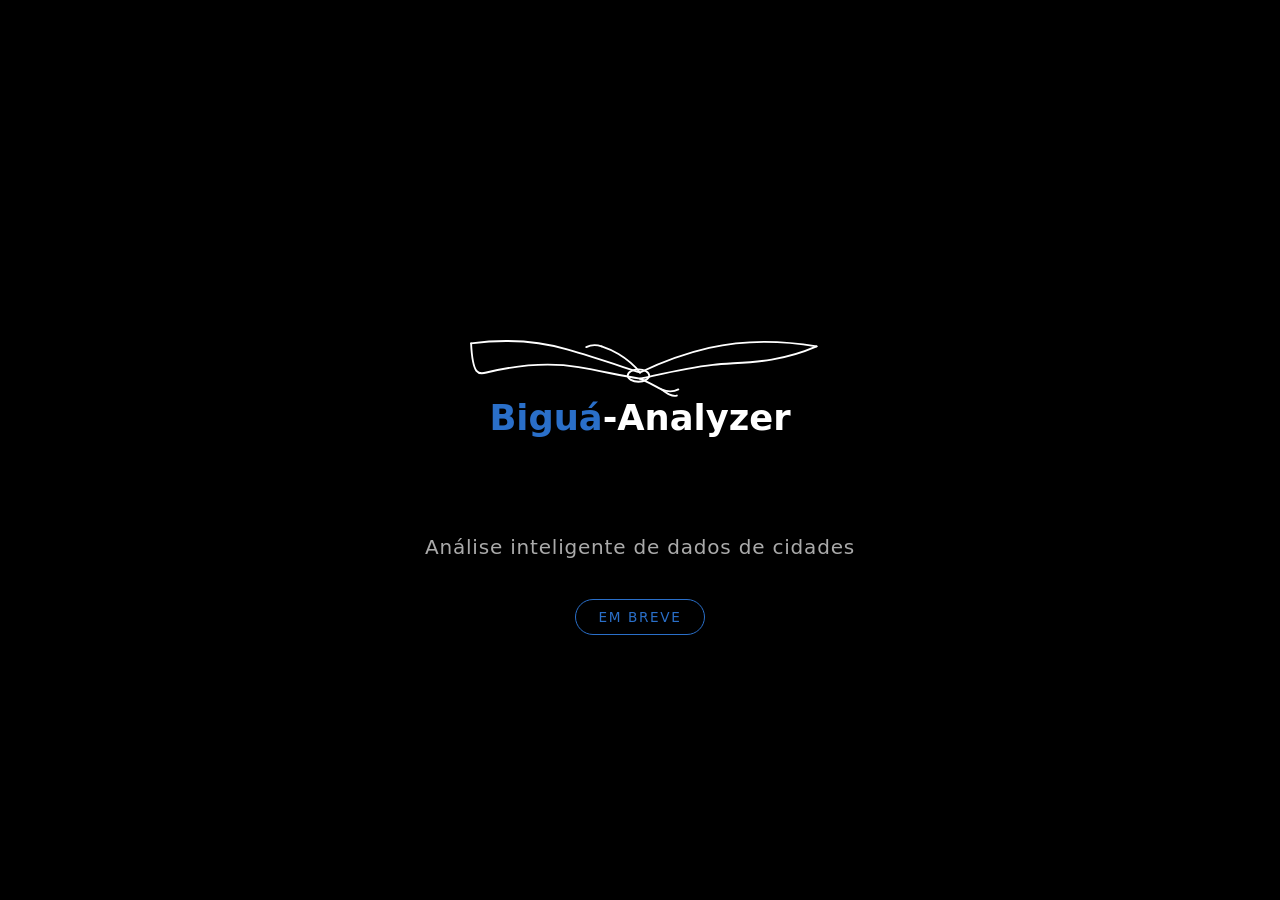
==== commit 49c8579c: "Merge pull request #2 from icidade/copilot/create-home-page Add temporary landing page for Biguá-Ana" ====
--- a/index.html
+++ b/index.html
@@ -1,125 +1,104 @@
 <!DOCTYPE html>
-<html lang="en">
+<html lang="pt-BR">
 <head>
   <meta charset="UTF-8" />
   <meta name="viewport" content="width=device-width, initial-scale=1.0" />
-  <meta name="description" content="bigua-analyzer — a powerful open-source static analysis tool. Coming soon." />
-  <title>bigua-analyzer</title>
-  <link rel="stylesheet" href="style.css" />
-  <link rel="icon" href="data:image/svg+xml,<svg xmlns='http://www.w3.org/2000/svg' viewBox='0 0 100 100'><text y='.9em' font-size='90'>🐦</text></svg>" />
+  <title>Biguá-Analyzer</title>
+  <style>
+    *, *::before, *::after {
+      box-sizing: border-box;
+      margin: 0;
+      padding: 0;
+    }
+
+    html, body {
+      height: 100%;
+    }
+
+    body {
+      background-color: #000;
+      color: #fff;
+      font-family: 'Segoe UI', system-ui, -apple-system, sans-serif;
+      display: flex;
+      flex-direction: column;
+      align-items: center;
+      justify-content: center;
+      min-height: 100vh;
+      text-align: center;
+      padding: 2rem;
+    }
+
+    .logo-wrapper {
+      animation: fadeIn 1.2s ease both;
+    }
+
+    .logo-img {
+      max-width: min(560px, 85vw);
+      width: 100%;
+      height: auto;
+      display: block;
+      margin: 0 auto;
+    }
+
+    .tagline {
+      margin-top: 2.5rem;
+      font-size: clamp(1rem, 2.5vw, 1.25rem);
+      color: #aaa;
+      letter-spacing: 0.04em;
+      animation: fadeIn 1.8s ease both;
+    }
+
+    .badge {
+      display: inline-block;
+      margin-top: 2.5rem;
+      padding: 0.55rem 1.4rem;
+      border: 1px solid #2a6fc9;
+      border-radius: 999px;
+      color: #2a6fc9;
+      font-size: 0.85rem;
+      letter-spacing: 0.12em;
+      text-transform: uppercase;
+      animation: fadeIn 2.2s ease both;
+    }
+
+    @keyframes fadeIn {
+      from { opacity: 0; transform: translateY(18px); }
+      to   { opacity: 1; transform: translateY(0); }
+    }
+  </style>
 </head>
 <body>
-
-  <!-- Header -->
-  <header>
-    <a class="header-brand" href="/">
-      <svg width="22" height="22" viewBox="0 0 24 24" fill="none" stroke="#3fb950" stroke-width="2" stroke-linecap="round" stroke-linejoin="round" aria-hidden="true">
-        <polyline points="16 18 22 12 16 6"></polyline>
-        <polyline points="8 6 2 12 8 18"></polyline>
-      </svg>
-      bigua-analyzer
-    </a>
-    <nav class="header-nav" aria-label="Main navigation">
-      <a class="btn btn-outline" href="https://github.com/icidade/bigua-analyzer" target="_blank" rel="noopener noreferrer">
-        <svg width="16" height="16" viewBox="0 0 24 24" fill="currentColor" aria-hidden="true">
-          <path d="M12 0C5.37 0 0 5.37 0 12c0 5.3 3.438 9.8 8.205 11.385.6.113.82-.258.82-.577 0-.285-.01-1.04-.015-2.04-3.338.724-4.042-1.61-4.042-1.61-.546-1.387-1.333-1.756-1.333-1.756-1.09-.745.083-.729.083-.729 1.205.084 1.84 1.236 1.84 1.236 1.07 1.835 2.807 1.305 3.492.998.108-.776.418-1.305.76-1.605-2.665-.305-5.467-1.332-5.467-5.93 0-1.31.468-2.38 1.235-3.22-.124-.303-.535-1.524.117-3.176 0 0 1.008-.322 3.3 1.23A11.51 11.51 0 0 1 12 5.803c1.02.005 2.047.138 3.006.404 2.29-1.552 3.297-1.23 3.297-1.23.653 1.653.242 2.874.12 3.176.77.84 1.232 1.91 1.232 3.22 0 4.61-2.807 5.624-5.48 5.921.43.372.823 1.102.823 2.222 0 1.606-.015 2.896-.015 3.286 0 .32.216.694.825.576C20.565 21.796 24 17.298 24 12c0-6.63-5.37-12-12-12z"/>
-        </svg>
-        GitHub
-      </a>
-    </nav>
-  </header>
-
-  <!-- Hero -->
-  <main>
-    <section class="hero" aria-labelledby="hero-heading">
-      <span class="badge">
-        <span class="badge-dot" aria-hidden="true"></span>
-        Coming soon — open source
-      </span>
-
-      <h1 class="hero-title" id="hero-heading">
-        Static analysis<br />made <span>simple</span>
-      </h1>
-
-      <p class="hero-subtitle">
-        <strong>bigua-analyzer</strong> is a lightweight, extensible open-source tool
-        for analyzing and improving your code quality — without the noise.
-      </p>
-
-      <div class="hero-actions">
-        <a class="btn btn-primary" href="https://github.com/icidade/bigua-analyzer" target="_blank" rel="noopener noreferrer">
-          <svg width="16" height="16" viewBox="0 0 24 24" fill="currentColor" aria-hidden="true">
-            <path d="M12 0C5.37 0 0 5.37 0 12c0 5.3 3.438 9.8 8.205 11.385.6.113.82-.258.82-.577 0-.285-.01-1.04-.015-2.04-3.338.724-4.042-1.61-4.042-1.61-.546-1.387-1.333-1.756-1.333-1.756-1.09-.745.083-.729.083-.729 1.205.084 1.84 1.236 1.84 1.236 1.07 1.835 2.807 1.305 3.492.998.108-.776.418-1.305.76-1.605-2.665-.305-5.467-1.332-5.467-5.93 0-1.31.468-2.38 1.235-3.22-.124-.303-.535-1.524.117-3.176 0 0 1.008-.322 3.3 1.23A11.51 11.51 0 0 1 12 5.803c1.02.005 2.047.138 3.006.404 2.29-1.552 3.297-1.23 3.297-1.23.653 1.653.242 2.874.12 3.176.77.84 1.232 1.91 1.232 3.22 0 4.61-2.807 5.624-5.48 5.921.43.372.823 1.102.823 2.222 0 1.606-.015 2.896-.015 3.286 0 .32.216.694.825.576C20.565 21.796 24 17.298 24 12c0-6.63-5.37-12-12-12z"/>
-          </svg>
-          Watch on GitHub
-        </a>
-        <a class="btn btn-outline" href="#features">
-          Learn more
-        </a>
-      </div>
-    </section>
-
-    <!-- Features -->
-    <section class="features" id="features" aria-labelledby="features-heading">
-      <h2 class="section-title" id="features-heading">Why bigua-analyzer?</h2>
-      <div class="features-grid">
-        <div class="feature-card">
-          <span class="feature-icon" aria-hidden="true">⚡</span>
-          <h3 class="feature-title">Fast by default</h3>
-          <p class="feature-desc">Incremental analysis so only changed files are re-checked on every run, keeping feedback loops short.</p>
-        </div>
-        <div class="feature-card">
-          <span class="feature-icon" aria-hidden="true">🔌</span>
-          <h3 class="feature-title">Extensible</h3>
-          <p class="feature-desc">A simple plugin API lets you write custom rules that fit your project's conventions and style guide.</p>
-        </div>
-        <div class="feature-card">
-          <span class="feature-icon" aria-hidden="true">🤫</span>
-          <h3 class="feature-title">Low noise</h3>
-          <p class="feature-desc">Smart suppression and severity levels so your team only sees what genuinely needs attention.</p>
-        </div>
-        <div class="feature-card">
-          <span class="feature-icon" aria-hidden="true">🔓</span>
-          <h3 class="feature-title">Open source</h3>
-          <p class="feature-desc">Fully open and MIT-licensed. Inspect it, fork it, contribute to it — no vendor lock-in.</p>
-        </div>
-        <div class="feature-card">
-          <span class="feature-icon" aria-hidden="true">🔗</span>
-          <h3 class="feature-title">CI-ready</h3>
-          <p class="feature-desc">Works out of the box with GitHub Actions, GitLab CI, and other popular pipelines via a single command.</p>
-        </div>
-        <div class="feature-card">
-          <span class="feature-icon" aria-hidden="true">📊</span>
-          <h3 class="feature-title">Actionable reports</h3>
-          <p class="feature-desc">Export results as JSON, HTML, or SARIF. Integrates with code review tools to surface findings inline.</p>
-        </div>
-      </div>
-    </section>
-
-    <!-- Quick-start snippet -->
-    <section class="snippet-section" aria-labelledby="quickstart-heading">
-      <h2 class="section-title" id="quickstart-heading">Quick start (coming soon)</h2>
-      <div class="code-block">
-        <pre aria-label="Installation and usage example"><span class="token-comment"># install</span>
-<span class="token-keyword">pip</span> install bigua-analyzer
-
-<span class="token-comment"># run against your project</span>
-<span class="token-keyword">bigua</span> analyze <span class="token-string">./src</span>
-
-<span class="token-comment"># or integrate with GitHub Actions</span>
-<span class="token-keyword">bigua</span> analyze <span class="token-string">./src</span> --format sarif --output results.sarif</pre>
-      </div>
-    </section>
-  </main>
-
-  <!-- Footer -->
-  <footer>
-    <span>Built with ❤️ by <a href="https://github.com/icidade" target="_blank" rel="noopener noreferrer">icidade</a></span>
-    <span aria-hidden="true">·</span>
-    <span><a href="https://github.com/icidade/bigua-analyzer" target="_blank" rel="noopener noreferrer">GitHub</a></span>
-    <span aria-hidden="true">·</span>
-    <span>MIT License</span>
-  </footer>
-
+  <div class="logo-wrapper">
+    <!-- Biguá-Analyzer logo — inline SVG so it works without external requests -->
+    <svg class="logo-img" viewBox="0 0 560 300" xmlns="http://www.w3.org/2000/svg" role="img" aria-labelledby="logo-title">
+      <title id="logo-title">Biguá-Analyzer — cormorant bird in flight with the project wordmark</title>
+      <!-- Bird sketch: cormorant in soaring flight (white outline, sketch style) -->
+      <g fill="none" stroke="#fff" stroke-width="2.4" stroke-linecap="round" stroke-linejoin="round">
+        <!-- Left wing top edge — long sweeping line from body to tip -->
+        <path d="M280,140 C255,132 220,120 185,110 C155,101 115,95 60,102"/>
+        <!-- Left wing bottom/trailing edge -->
+        <path d="M280,148 C258,145 230,138 200,133 C170,128 130,128 80,140 C70,143 62,144 60,102"/>
+        <!-- Right wing top edge -->
+        <path d="M280,140 C305,128 335,116 370,108 C405,100 450,96 510,106"/>
+        <!-- Right wing bottom/trailing edge -->
+        <path d="M280,148 C308,142 340,134 375,130 C410,126 455,130 510,106"/>
+        <!-- Neck and head going left and slightly up -->
+        <path d="M280,140 C272,130 262,122 252,116 C244,111 236,108 230,106"/>
+        <!-- Beak tip -->
+        <path d="M230,106 C224,104 216,104 210,107"/>
+        <!-- Tail feathers to the right -->
+        <path d="M280,148 C290,152 300,158 308,162 C315,165 322,166 330,162"/>
+        <path d="M308,162 C316,168 322,172 328,170"/>
+        <!-- Body fill hint — small oval stroke -->
+        <ellipse cx="278" cy="144" rx="14" ry="8"/>
+      </g>
+      <!-- Wordmark -->
+      <text x="280" y="215" text-anchor="middle" font-family="'Segoe UI',system-ui,sans-serif" font-size="46" font-weight="700">
+        <tspan fill="#2a6fc9">Biguá</tspan><tspan fill="#ffffff">-Analyzer</tspan>
+      </text>
+    </svg>
+    <p class="tagline">Análise inteligente de dados de cidades</p>
+    <span class="badge">Em breve</span>
+  </div>
 </body>
 </html>
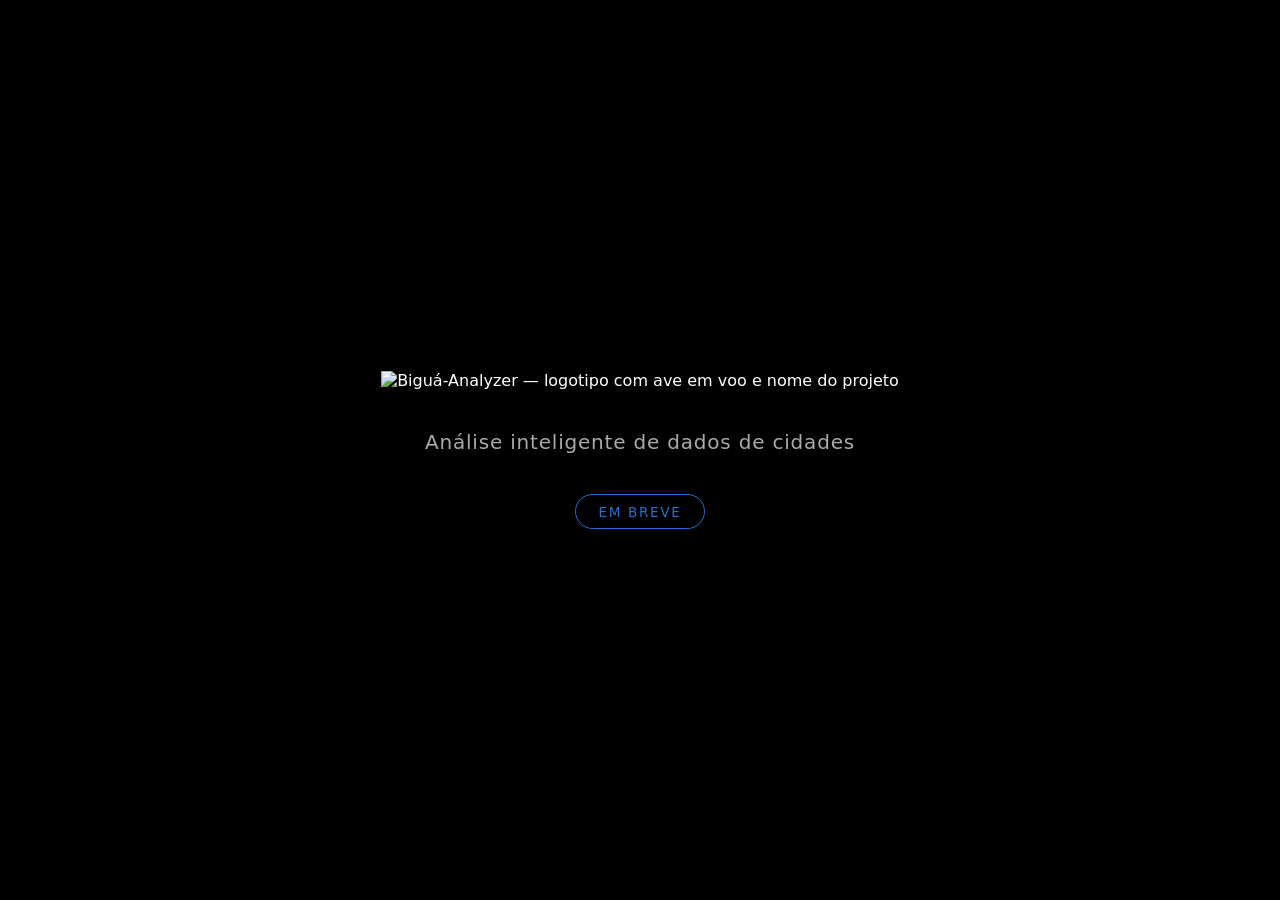
==== commit 469dfdcf: "feat: replace SVG logo with exact Biguá-Analyzer logo image Replace the hand-drawn inline SVG placeh" ====
--- a/index.html
+++ b/index.html
@@ -3,6 +3,10 @@
 <head>
   <meta charset="UTF-8" />
   <meta name="viewport" content="width=device-width, initial-scale=1.0" />
+  <meta http-equiv="X-UA-Compatible" content="IE=edge" />
+  <meta http-equiv="Content-Security-Policy" content="default-src 'none'; style-src 'unsafe-inline'; img-src data: https://github.com https://github-production-user-asset-6210df.s3.amazonaws.com; base-uri 'self'; form-action 'none'; frame-ancestors 'none'" />
+  <meta http-equiv="X-Content-Type-Options" content="nosniff" />
+  <meta name="referrer" content="strict-origin-when-cross-origin" />
   <title>Biguá-Analyzer</title>
   <style>
     *, *::before, *::after {
@@ -69,34 +73,11 @@
 </head>
 <body>
   <div class="logo-wrapper">
-    <!-- Biguá-Analyzer logo — inline SVG so it works without external requests -->
-    <svg class="logo-img" viewBox="0 0 560 300" xmlns="http://www.w3.org/2000/svg" role="img" aria-labelledby="logo-title">
-      <title id="logo-title">Biguá-Analyzer — cormorant bird in flight with the project wordmark</title>
-      <!-- Bird sketch: cormorant in soaring flight (white outline, sketch style) -->
-      <g fill="none" stroke="#fff" stroke-width="2.4" stroke-linecap="round" stroke-linejoin="round">
-        <!-- Left wing top edge — long sweeping line from body to tip -->
-        <path d="M280,140 C255,132 220,120 185,110 C155,101 115,95 60,102"/>
-        <!-- Left wing bottom/trailing edge -->
-        <path d="M280,148 C258,145 230,138 200,133 C170,128 130,128 80,140 C70,143 62,144 60,102"/>
-        <!-- Right wing top edge -->
-        <path d="M280,140 C305,128 335,116 370,108 C405,100 450,96 510,106"/>
-        <!-- Right wing bottom/trailing edge -->
-        <path d="M280,148 C308,142 340,134 375,130 C410,126 455,130 510,106"/>
-        <!-- Neck and head going left and slightly up -->
-        <path d="M280,140 C272,130 262,122 252,116 C244,111 236,108 230,106"/>
-        <!-- Beak tip -->
-        <path d="M230,106 C224,104 216,104 210,107"/>
-        <!-- Tail feathers to the right -->
-        <path d="M280,148 C290,152 300,158 308,162 C315,165 322,166 330,162"/>
-        <path d="M308,162 C316,168 322,172 328,170"/>
-        <!-- Body fill hint — small oval stroke -->
-        <ellipse cx="278" cy="144" rx="14" ry="8"/>
-      </g>
-      <!-- Wordmark -->
-      <text x="280" y="215" text-anchor="middle" font-family="'Segoe UI',system-ui,sans-serif" font-size="46" font-weight="700">
-        <tspan fill="#2a6fc9">Biguá</tspan><tspan fill="#ffffff">-Analyzer</tspan>
-      </text>
-    </svg>
+    <img
+      class="logo-img"
+      src="https://github.com/user-attachments/assets/81e676ff-7b8c-4c68-b47e-c4b7f60e75c6"
+      alt="Biguá-Analyzer — logotipo com ave em voo e nome do projeto"
+    />
     <p class="tagline">Análise inteligente de dados de cidades</p>
     <span class="badge">Em breve</span>
   </div>
